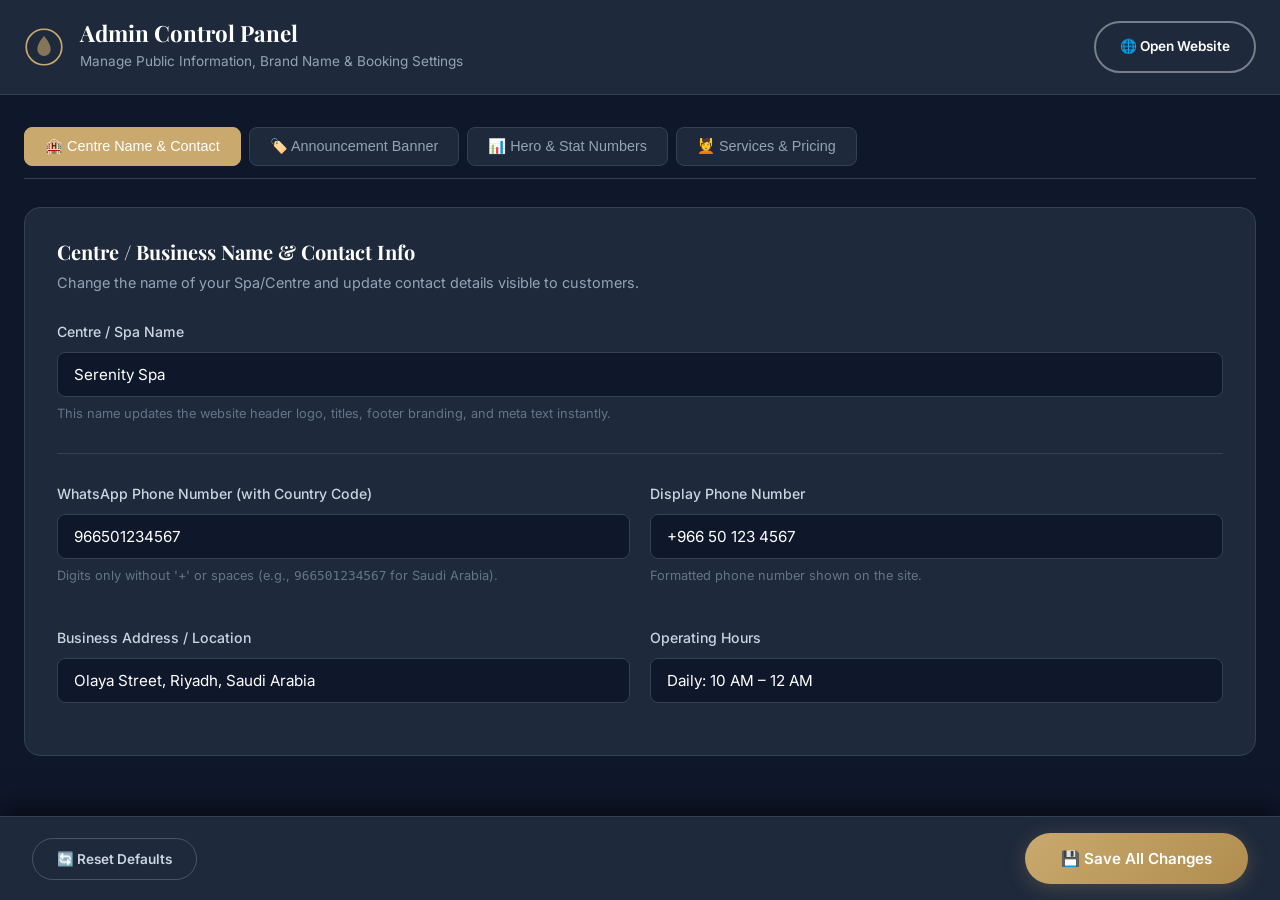
==== admin.html @ c0604b89 "first upload uploading first test for testing link" ====
<!DOCTYPE html>
<html lang="en">

<head>
  <meta charset="UTF-8">
  <meta name="viewport" content="width=device-width, initial-scale=1.0">
  <meta name="robots" content="noindex, nofollow">
  <title>Admin Dashboard — Centre Information Manager</title>

  <!-- Fonts -->
  <link rel="preconnect" href="https://fonts.googleapis.com">
  <link rel="preconnect" href="https://fonts.gstatic.com" crossorigin>
  <link
    href="https://fonts.googleapis.com/css2?family=Inter:wght@400;500;600;700&family=Playfair+Display:wght@500;600;700&display=swap"
    rel="stylesheet">

  <!-- Main Stylesheet & Admin Styles -->
  <link rel="stylesheet" href="styles.css">
</head>

<body class="admin-body">

  <!-- Admin Main Dashboard Wrapper -->
  <div class="admin-wrapper" id="admin-wrapper">
    
    <!-- Sidebar Header -->
    <header class="admin-header">
      <div class="container admin-header-content">
        <div class="admin-brand">
          <svg viewBox="0 0 36 36" fill="none" class="brand-icon">
            <circle cx="18" cy="18" r="16" stroke="currentColor" stroke-width="1.5" />
            <path d="M18 8C18 8 12 14 12 20C12 23.3 14.7 26 18 26C21.3 26 24 23.3 24 20C24 14 18 8 18 8Z"
              fill="currentColor" opacity="0.6" />
          </svg>
          <div>
            <h1>Admin Control Panel</h1>
            <span>Manage Public Information, Brand Name & Booking Settings</span>
          </div>
        </div>
        <div class="admin-header-actions">
          <a href="index.html" target="_blank" class="btn btn--secondary btn--small">🌐 Open Website</a>
        </div>
      </div>
    </header>

    <!-- Main Content Container -->
    <main class="container admin-main">
      
      <!-- Top Action Alert Bar -->
      <div class="admin-status-toast" id="admin-status-toast" style="display: none;">
        <span id="toast-message">Settings saved successfully!</span>
      </div>

      <!-- Navigation Tabs -->
      <nav class="admin-tabs">
        <button class="admin-tab active" data-tab="tab-brand">🏨 Centre Name & Contact</button>
        <button class="admin-tab" data-tab="tab-promo">🏷️ Announcement Banner</button>
        <button class="admin-tab" data-tab="tab-hero">📊 Hero & Stat Numbers</button>
        <button class="admin-tab" data-tab="tab-pricing">💆 Services & Pricing</button>
      </nav>

      <!-- TAB 1: BRAND NAME & CONTACT -->
      <section class="admin-tab-content active" id="tab-brand">
        <div class="admin-card">
          <div class="admin-card-header">
            <h3>Centre / Business Name & Contact Info</h3>
            <p>Change the name of your Spa/Centre and update contact details visible to customers.</p>
          </div>
          <div class="form-group">
            <label for="cfg-brand-name">Centre / Spa Name</label>
            <input type="text" id="cfg-brand-name" placeholder="e.g. Serenity Spa (or any name you choose)">
            <small>This name updates the website header logo, titles, footer branding, and meta text instantly.</small>
          </div>
          <hr class="admin-divider">
          <div class="admin-grid-2">
            <div class="form-group">
              <label for="cfg-whatsapp">WhatsApp Phone Number (with Country Code)</label>
              <input type="text" id="cfg-whatsapp" placeholder="e.g. 966501234567">
              <small>Digits only without '+' or spaces (e.g., <code>966501234567</code> for Saudi Arabia).</small>
            </div>
            <div class="form-group">
              <label for="cfg-phone-display">Display Phone Number</label>
              <input type="text" id="cfg-phone-display" placeholder="e.g. +966 50 123 4567">
              <small>Formatted phone number shown on the site.</small>
            </div>
            <div class="form-group">
              <label for="cfg-address">Business Address / Location</label>
              <input type="text" id="cfg-address" placeholder="e.g. Olaya Street, Riyadh, Saudi Arabia">
            </div>
            <div class="form-group">
              <label for="cfg-hours">Operating Hours</label>
              <input type="text" id="cfg-hours" placeholder="e.g. Daily: 10 AM – 12 AM">
            </div>
          </div>
        </div>
      </section>

      <!-- TAB 2: PROMO ANNOUNCEMENT BANNER -->
      <section class="admin-tab-content" id="tab-promo">
        <div class="admin-card">
          <div class="admin-card-header">
            <h3>Top Announcement & Special Offer Banner</h3>
            <p>Highlight special discounts, holiday offers, or announcements at the very top of the site.</p>
          </div>
          <div class="form-group flex-checkbox">
            <label class="toggle-switch">
              <input type="checkbox" id="cfg-promo-enable">
              <span class="slider"></span>
            </label>
            <span>Enable Announcement Banner on Website</span>
          </div>
          <div class="form-group">
            <label for="cfg-promo-text">Banner Announcement Text</label>
            <textarea id="cfg-promo-text" rows="3" placeholder="e.g. 🎉 Special Offer: Get 20% OFF on Swedish & Deep Tissue Massages this week! Book via WhatsApp."></textarea>
          </div>
        </div>
      </section>

      <!-- TAB 3: HERO & STAT NUMBERS -->
      <section class="admin-tab-content" id="tab-hero">
        <div class="admin-card">
          <div class="admin-card-header">
            <h3>Hero Headline & Animated Counter Stats</h3>
            <p>Customize hero titles and the four numerical achievements shown on the homepage.</p>
          </div>
          <div class="form-group">
            <label for="cfg-hero-title">Hero Main Title (HTML allowed for highlighted words)</label>
            <input type="text" id="cfg-hero-title" placeholder="Professional <span>Massage Services</span> in Riyadh">
          </div>
          <div class="form-group">
            <label for="cfg-hero-desc">Hero Description</label>
            <textarea id="cfg-hero-desc" rows="2"></textarea>
          </div>
          <hr class="admin-divider">
          <h4>Hero Animated Stat Numbers</h4>
          <div class="admin-grid-2">
            <div class="form-group">
              <label for="cfg-stat-clients">Happy Clients Target Count</label>
              <input type="number" id="cfg-stat-clients" placeholder="5000">
            </div>
            <div class="form-group">
              <label for="cfg-stat-years">Years Experience</label>
              <input type="number" id="cfg-stat-years" placeholder="10">
            </div>
            <div class="form-group">
              <label for="cfg-stat-therapists">Expert Therapists</label>
              <input type="number" id="cfg-stat-therapists" placeholder="15">
            </div>
            <div class="form-group">
              <label for="cfg-stat-services">Service Types Count</label>
              <input type="number" id="cfg-stat-services" placeholder="8">
            </div>
          </div>
        </div>
      </section>

      <!-- TAB 4: SERVICES & PRICING -->
      <section class="admin-tab-content" id="tab-pricing">
        <div class="admin-card">
          <div class="admin-card-header">
            <h3>Massage Services Pricing & Images</h3>
            <p>Adjust pricing numbers (in SAR) and service image paths/URLs.</p>
          </div>
          <div class="admin-grid-2">
            <div class="form-group">
              <label for="cfg-price-swedish">Swedish Massage Price (SAR)</label>
              <input type="text" id="cfg-price-swedish" placeholder="e.g. 250 SAR / 60 min">
            </div>
            <div class="form-group">
              <label for="cfg-img-swedish">Swedish Massage Image (Path / URL)</label>
              <input type="text" id="cfg-img-swedish" placeholder="e.g. images/swedish.png or https://...">
            </div>
            <div class="form-group">
              <label for="cfg-price-deeptissue">Deep Tissue Price (SAR)</label>
              <input type="text" id="cfg-price-deeptissue" placeholder="e.g. 300 SAR / 60 min">
            </div>
            <div class="form-group">
              <label for="cfg-img-deeptissue">Deep Tissue Image (Path / URL)</label>
              <input type="text" id="cfg-img-deeptissue" placeholder="e.g. images/deep-tissue.png or https://...">
            </div>
            <div class="form-group">
              <label for="cfg-price-thai">Thai Massage Price (SAR)</label>
              <input type="text" id="cfg-price-thai" placeholder="e.g. 280 SAR / 60 min">
            </div>
            <div class="form-group">
              <label for="cfg-img-thai">Thai Massage Image (Path / URL)</label>
              <input type="text" id="cfg-img-thai" placeholder="e.g. images/thai.png or https://...">
            </div>
            <div class="form-group">
              <label for="cfg-price-sports">Sports Massage Price (SAR)</label>
              <input type="text" id="cfg-price-sports" placeholder="e.g. 280 SAR / 60 min">
            </div>
            <div class="form-group">
              <label for="cfg-img-sports">Sports Massage Image (Path / URL)</label>
              <input type="text" id="cfg-img-sports" placeholder="e.g. images/sports.png or https://...">
            </div>
            <div class="form-group">
              <label for="cfg-price-couples">Couples Package Price (SAR)</label>
              <input type="text" id="cfg-price-couples" placeholder="e.g. 550 SAR / 90 min">
            </div>
            <div class="form-group">
              <label for="cfg-img-couples">Couples Package Image (Path / URL)</label>
              <input type="text" id="cfg-img-couples" placeholder="e.g. images/couples.png or https://...">
            </div>
          </div>
        </div>
      </section>

      <!-- Floating Bottom Sticky Actions Bar -->
      <div class="admin-save-bar">
        <div class="save-bar-info">
          <button id="admin-reset-btn" class="btn btn--outline btn--small">🔄 Reset Defaults</button>
        </div>
        <button id="admin-save-btn" class="btn btn--primary">💾 Save All Changes</button>
      </div>

    </main>
  </div>

  <script src="admin.js"></script>
</body>

</html>
---- styles.css ----
/* ===== CSS Variables & Design Tokens ===== */
:root {
  --color-white: #ffffff;
  --color-cream: #faf8f5;
  --color-beige: #f5efe6;
  --color-beige-dark: #e8ddd0;
  --color-gold: #c9a96e;
  --color-gold-light: #d4ba85;
  --color-gold-dark: #b08d4f;
  --color-green: #7a9e7e;
  --color-green-light: #a8c5ab;
  --color-green-dark: #5a7e5e;
  --color-dark: #2c2c2c;
  --color-dark-light: #3d3d3d;
  --color-gray: #6b6b6b;
  --color-gray-light: #9a9a9a;
  --color-gray-lighter: #d4d4d4;

  --font-heading: 'Playfair Display', Georgia, serif;
  --font-body: 'Inter', -apple-system, BlinkMacSystemFont, sans-serif;

  --shadow-sm: 0 2px 8px rgba(0,0,0,0.06);
  --shadow-md: 0 4px 20px rgba(0,0,0,0.08);
  --shadow-lg: 0 8px 40px rgba(0,0,0,0.12);
  --shadow-xl: 0 16px 60px rgba(0,0,0,0.15);
  --shadow-gold: 0 4px 20px rgba(201,169,110,0.25);

  --radius-sm: 8px;
  --radius-md: 16px;
  --radius-lg: 24px;
  --radius-xl: 32px;

  --transition-fast: 0.2s ease;
  --transition-normal: 0.3s ease;
  --transition-slow: 0.5s ease;
  --transition-spring: 0.4s cubic-bezier(0.34, 1.56, 0.64, 1);

  --max-width: 1280px;
  --section-padding: 100px 0;
}

/* ===== Reset & Base ===== */
*, *::before, *::after {
  margin: 0;
  padding: 0;
  box-sizing: border-box;
}

html {
  scroll-behavior: smooth;
  font-size: 16px;
  -webkit-font-smoothing: antialiased;
  -moz-osx-font-smoothing: grayscale;
}

body {
  font-family: var(--font-body);
  color: var(--color-dark);
  background-color: var(--color-white);
  line-height: 1.7;
  overflow-x: hidden;
}

img {
  max-width: 100%;
  height: auto;
  display: block;
}

a {
  text-decoration: none;
  color: inherit;
  transition: color var(--transition-fast);
}

ul { list-style: none; }

.container {
  width: 100%;
  max-width: var(--max-width);
  margin: 0 auto;
  padding: 0 24px;
}

/* ===== Typography ===== */
h1, h2, h3, h4, h5, h6 {
  font-family: var(--font-heading);
  font-weight: 700;
  line-height: 1.2;
  color: var(--color-dark);
}

h1 { font-size: clamp(2.5rem, 5vw, 4rem); }
h2 { font-size: clamp(2rem, 4vw, 3rem); }
h3 { font-size: clamp(1.25rem, 2.5vw, 1.5rem); }
h4 { font-size: clamp(1.1rem, 2vw, 1.25rem); }

p {
  color: var(--color-gray);
  font-size: 1rem;
  line-height: 1.8;
}

/* ===== Section Styles ===== */
.section {
  padding: var(--section-padding);
  position: relative;
}

.section--cream {
  background-color: var(--color-cream);
}

.section--beige {
  background-color: var(--color-beige);
}

.section--dark {
  background-color: var(--color-dark);
}

.section-header {
  text-align: center;
  max-width: 700px;
  margin: 0 auto 60px;
}

.section-label {
  display: inline-block;
  font-family: var(--font-body);
  font-size: 0.8rem;
  font-weight: 600;
  letter-spacing: 3px;
  text-transform: uppercase;
  color: var(--color-gold);
  margin-bottom: 16px;
  position: relative;
}

.section-label::before,
.section-label::after {
  content: '';
  display: inline-block;
  width: 30px;
  height: 1px;
  background: var(--color-gold);
  vertical-align: middle;
  margin: 0 12px;
}

.section-title {
  margin-bottom: 20px;
}

.section-subtitle {
  font-size: 1.05rem;
  color: var(--color-gray);
  max-width: 600px;
  margin: 0 auto;
}

/* ===== Buttons ===== */
.btn {
  display: inline-flex;
  align-items: center;
  gap: 10px;
  padding: 16px 36px;
  border-radius: 50px;
  font-family: var(--font-body);
  font-size: 0.95rem;
  font-weight: 600;
  cursor: pointer;
  border: none;
  transition: all var(--transition-normal);
  position: relative;
  overflow: hidden;
  white-space: nowrap;
}

.btn::before {
  content: '';
  position: absolute;
  top: 0;
  left: -100%;
  width: 100%;
  height: 100%;
  background: linear-gradient(90deg, transparent, rgba(255,255,255,0.2), transparent);
  transition: left var(--transition-slow);
}

.btn:hover::before {
  left: 100%;
}

.btn--primary {
  background: linear-gradient(135deg, var(--color-gold), var(--color-gold-dark));
  color: var(--color-white);
  box-shadow: var(--shadow-gold);
}

.btn--primary:hover {
  transform: translateY(-3px);
  box-shadow: 0 8px 30px rgba(201,169,110,0.4);
}

.btn--secondary {
  background: transparent;
  color: var(--color-white);
  border: 2px solid rgba(255,255,255,0.4);
}

.btn--secondary:hover {
  background: rgba(255,255,255,0.1);
  border-color: var(--color-white);
  transform: translateY(-3px);
}

.btn--outline {
  background: transparent;
  color: var(--color-gold);
  border: 2px solid var(--color-gold);
}

.btn--outline:hover {
  background: var(--color-gold);
  color: var(--color-white);
  transform: translateY(-3px);
  box-shadow: var(--shadow-gold);
}

.btn--whatsapp {
  background: #25D366;
  color: var(--color-white);
}

.btn--whatsapp:hover {
  background: #1da851;
  transform: translateY(-3px);
  box-shadow: 0 8px 30px rgba(37,211,102,0.35);
}

.btn--small {
  padding: 12px 24px;
  font-size: 0.85rem;
}

.btn svg {
  width: 20px;
  height: 20px;
  flex-shrink: 0;
}

/* ===== Navigation ===== */
.navbar {
  position: fixed;
  top: 0;
  left: 0;
  width: 100%;
  z-index: 1000;
  padding: 20px 0;
  transition: all var(--transition-normal);
}

.navbar.scrolled {
  background: rgba(255,255,255,0.97);
  backdrop-filter: blur(20px);
  -webkit-backdrop-filter: blur(20px);
  box-shadow: 0 2px 30px rgba(0,0,0,0.08);
  padding: 12px 0;
}

.navbar .container {
  display: flex;
  align-items: center;
  justify-content: space-between;
}

.navbar-logo {
  display: flex;
  align-items: center;
  gap: 10px;
  font-family: var(--font-heading);
  font-size: 1.5rem;
  font-weight: 700;
  color: var(--color-white);
  transition: color var(--transition-normal);
}

.navbar.scrolled .navbar-logo {
  color: var(--color-dark);
}

.navbar-logo svg {
  width: 36px;
  height: 36px;
}

.navbar-logo span {
  background: linear-gradient(135deg, var(--color-gold), var(--color-gold-light));
  -webkit-background-clip: text;
  -webkit-text-fill-color: transparent;
  background-clip: text;
}

.navbar-menu {
  display: flex;
  align-items: center;
  gap: 32px;
}

.navbar-link {
  font-size: 0.9rem;
  font-weight: 500;
  color: rgba(255,255,255,0.85);
  position: relative;
  padding: 4px 0;
  transition: color var(--transition-fast);
}

.navbar.scrolled .navbar-link {
  color: var(--color-gray);
}

.navbar-link::after {
  content: '';
  position: absolute;
  bottom: -2px;
  left: 0;
  width: 0;
  height: 2px;
  background: var(--color-gold);
  transition: width var(--transition-normal);
  border-radius: 2px;
}

.navbar-link:hover,
.navbar-link.active {
  color: var(--color-gold);
}

.navbar-link:hover::after,
.navbar-link.active::after {
  width: 100%;
}

.navbar-cta {
  display: none;
}

.navbar-toggle {
  display: none;
  flex-direction: column;
  gap: 5px;
  cursor: pointer;
  padding: 8px;
  background: none;
  border: none;
}

.navbar-toggle span {
  display: block;
  width: 24px;
  height: 2px;
  background: var(--color-white);
  transition: all var(--transition-normal);
  border-radius: 2px;
}

.navbar.scrolled .navbar-toggle span {
  background: var(--color-dark);
}

/* ===== Hero Section ===== */
.hero {
  position: relative;
  min-height: 100vh;
  display: flex;
  align-items: center;
  overflow: hidden;
}

.hero-bg {
  position: absolute;
  inset: 0;
  z-index: 0;
}

.hero-bg img {
  width: 100%;
  height: 100%;
  object-fit: cover;
}

.hero-overlay {
  position: absolute;
  inset: 0;
  background: linear-gradient(
    135deg,
    rgba(20,20,20,0.75) 0%,
    rgba(20,20,20,0.55) 40%,
    rgba(44,44,44,0.45) 100%
  );
  z-index: 1;
}

.hero-content {
  position: relative;
  z-index: 2;
  max-width: 720px;
  padding: 120px 0;
}

.hero-badge {
  display: inline-flex;
  align-items: center;
  gap: 8px;
  background: rgba(201,169,110,0.15);
  border: 1px solid rgba(201,169,110,0.3);
  padding: 8px 20px;
  border-radius: 50px;
  font-size: 0.8rem;
  font-weight: 600;
  letter-spacing: 1.5px;
  text-transform: uppercase;
  color: var(--color-gold-light);
  margin-bottom: 28px;
  backdrop-filter: blur(10px);
}

.hero-badge svg {
  width: 16px;
  height: 16px;
}

.hero-title {
  color: var(--color-white);
  margin-bottom: 24px;
  font-size: clamp(2.8rem, 6vw, 4.2rem);
  line-height: 1.1;
}

.hero-title span {
  background: linear-gradient(135deg, var(--color-gold), var(--color-gold-light));
  -webkit-background-clip: text;
  -webkit-text-fill-color: transparent;
  background-clip: text;
}

.hero-description {
  font-size: 1.15rem;
  color: rgba(255,255,255,0.8);
  margin-bottom: 40px;
  max-width: 560px;
  line-height: 1.8;
}

.hero-buttons {
  display: flex;
  flex-wrap: wrap;
  gap: 16px;
  margin-bottom: 48px;
}

.hero-stats {
  display: flex;
  gap: 40px;
  padding-top: 32px;
  border-top: 1px solid rgba(255,255,255,0.1);
}

.hero-stat {
  text-align: center;
}

.hero-stat-number {
  font-family: var(--font-heading);
  font-size: 2.2rem;
  font-weight: 700;
  color: var(--color-gold);
  line-height: 1;
  margin-bottom: 4px;
}

.hero-stat-label {
  font-size: 0.8rem;
  color: rgba(255,255,255,0.6);
  text-transform: uppercase;
  letter-spacing: 1px;
}

/* ===== About Section ===== */
.about-grid {
  display: grid;
  grid-template-columns: 1fr 1fr;
  gap: 60px;
  align-items: center;
}

.about-image-wrapper {
  position: relative;
}

.about-image {
  border-radius: var(--radius-lg);
  overflow: hidden;
  box-shadow: var(--shadow-lg);
}

.about-image img {
  width: 100%;
  height: 500px;
  object-fit: cover;
  transition: transform var(--transition-slow);
}

.about-image:hover img {
  transform: scale(1.03);
}

.about-experience-badge {
  position: absolute;
  bottom: -20px;
  right: -20px;
  background: linear-gradient(135deg, var(--color-gold), var(--color-gold-dark));
  color: var(--color-white);
  padding: 24px;
  border-radius: var(--radius-md);
  text-align: center;
  box-shadow: var(--shadow-lg);
}

.about-experience-badge .number {
  font-family: var(--font-heading);
  font-size: 2.5rem;
  font-weight: 700;
  display: block;
  line-height: 1;
}

.about-experience-badge .text {
  font-size: 0.8rem;
  font-weight: 600;
  text-transform: uppercase;
  letter-spacing: 1px;
  margin-top: 4px;
}

.about-content .section-label {
  text-align: left;
}

.about-content .section-label::before {
  display: none;
}

.about-content h2 {
  margin-bottom: 20px;
}

.about-text {
  margin-bottom: 32px;
}

.about-features {
  display: grid;
  grid-template-columns: 1fr 1fr;
  gap: 16px;
  margin-bottom: 32px;
}

.about-feature {
  display: flex;
  align-items: center;
  gap: 12px;
  padding: 12px 16px;
  background: var(--color-white);
  border-radius: var(--radius-sm);
  box-shadow: var(--shadow-sm);
  transition: all var(--transition-normal);
}

.about-feature:hover {
  transform: translateY(-2px);
  box-shadow: var(--shadow-md);
}

.about-feature-icon {
  width: 40px;
  height: 40px;
  display: flex;
  align-items: center;
  justify-content: center;
  background: linear-gradient(135deg, rgba(201,169,110,0.1), rgba(201,169,110,0.05));
  border-radius: 10px;
  flex-shrink: 0;
}

.about-feature-icon svg {
  width: 20px;
  height: 20px;
  color: var(--color-gold);
}

.about-feature span {
  font-size: 0.9rem;
  font-weight: 500;
  color: var(--color-dark);
}

/* ===== Services Section ===== */
.services-grid {
  display: grid;
  grid-template-columns: repeat(auto-fill, minmax(280px, 1fr));
  gap: 30px;
}

.service-card {
  background: var(--color-white);
  border-radius: var(--radius-md);
  overflow: hidden;
  box-shadow: var(--shadow-sm);
  transition: all var(--transition-normal);
  border: 1px solid rgba(0,0,0,0.04);
}

.service-card:hover {
  transform: translateY(-8px);
  box-shadow: var(--shadow-lg);
}

.service-card-image {
  position: relative;
  height: 200px;
  overflow: hidden;
}

.service-card-image img {
  width: 100%;
  height: 100%;
  object-fit: cover;
  transition: transform var(--transition-slow);
}

.service-card:hover .service-card-image img {
  transform: scale(1.08);
}

.service-card-badge {
  position: absolute;
  top: 12px;
  right: 12px;
  background: rgba(201,169,110,0.9);
  backdrop-filter: blur(8px);
  color: var(--color-white);
  padding: 4px 14px;
  border-radius: 50px;
  font-size: 0.75rem;
  font-weight: 600;
}

.service-card-body {
  padding: 24px;
}

.service-card-title {
  font-family: var(--font-heading);
  font-size: 1.2rem;
  margin-bottom: 10px;
  color: var(--color-dark);
}

.service-card-desc {
  font-size: 0.9rem;
  color: var(--color-gray);
  margin-bottom: 16px;
  line-height: 1.6;
}

.service-card-meta {
  display: flex;
  justify-content: space-between;
  align-items: center;
  padding-top: 16px;
  border-top: 1px solid var(--color-beige);
  margin-bottom: 16px;
}

.service-card-duration,
.service-card-price {
  display: flex;
  align-items: center;
  gap: 6px;
  font-size: 0.85rem;
  color: var(--color-gray);
}

.service-card-duration svg,
.service-card-price svg {
  width: 16px;
  height: 16px;
  color: var(--color-gold);
}

.service-card-price {
  font-weight: 600;
  color: var(--color-gold-dark);
}

.service-card .btn {
  width: 100%;
  justify-content: center;
}

/* ===== Pricing Section ===== */
.pricing-grid {
  display: grid;
  grid-template-columns: repeat(3, 1fr);
  gap: 30px;
  max-width: 1000px;
  margin: 0 auto;
}

.pricing-card {
  background: var(--color-white);
  border-radius: var(--radius-lg);
  padding: 40px 32px;
  text-align: center;
  box-shadow: var(--shadow-sm);
  border: 1px solid rgba(0,0,0,0.04);
  transition: all var(--transition-normal);
  position: relative;
}

.pricing-card:hover {
  transform: translateY(-8px);
  box-shadow: var(--shadow-lg);
}

.pricing-card--featured {
  background: linear-gradient(135deg, var(--color-dark), var(--color-dark-light));
  border: 2px solid var(--color-gold);
  transform: scale(1.05);
}

.pricing-card--featured:hover {
  transform: scale(1.05) translateY(-8px);
}

.pricing-popular-badge {
  position: absolute;
  top: -14px;
  left: 50%;
  transform: translateX(-50%);
  background: linear-gradient(135deg, var(--color-gold), var(--color-gold-dark));
  color: var(--color-white);
  padding: 6px 24px;
  border-radius: 50px;
  font-size: 0.75rem;
  font-weight: 700;
  letter-spacing: 1px;
  text-transform: uppercase;
  white-space: nowrap;
}

.pricing-duration {
  font-family: var(--font-heading);
  font-size: 1.3rem;
  color: var(--color-dark);
  margin-bottom: 8px;
}

.pricing-card--featured .pricing-duration {
  color: var(--color-white);
}

.pricing-price {
  font-family: var(--font-heading);
  font-size: 3rem;
  font-weight: 700;
  color: var(--color-gold);
  line-height: 1;
  margin-bottom: 8px;
}

.pricing-price .currency {
  font-size: 1.2rem;
  vertical-align: super;
}

.pricing-period {
  font-size: 0.85rem;
  color: var(--color-gray-light);
  margin-bottom: 28px;
}

.pricing-card--featured .pricing-period {
  color: rgba(255,255,255,0.5);
}

.pricing-features {
  text-align: left;
  margin-bottom: 32px;
}

.pricing-feature {
  display: flex;
  align-items: center;
  gap: 12px;
  padding: 10px 0;
  border-bottom: 1px solid rgba(0,0,0,0.05);
  font-size: 0.9rem;
  color: var(--color-gray);
}

.pricing-card--featured .pricing-feature {
  color: rgba(255,255,255,0.7);
  border-bottom-color: rgba(255,255,255,0.08);
}

.pricing-feature svg {
  width: 18px;
  height: 18px;
  color: var(--color-green);
  flex-shrink: 0;
}

.pricing-card .btn {
  width: 100%;
  justify-content: center;
}

/* ===== Why Choose Us ===== */
.features-grid {
  display: grid;
  grid-template-columns: repeat(4, 1fr);
  gap: 24px;
}

.feature-card {
  background: var(--color-white);
  border-radius: var(--radius-md);
  padding: 32px 24px;
  text-align: center;
  box-shadow: var(--shadow-sm);
  border: 1px solid rgba(0,0,0,0.04);
  transition: all var(--transition-normal);
}

.feature-card:hover {
  transform: translateY(-6px);
  box-shadow: var(--shadow-md);
  border-color: rgba(201,169,110,0.2);
}

.feature-icon {
  width: 64px;
  height: 64px;
  display: flex;
  align-items: center;
  justify-content: center;
  margin: 0 auto 20px;
  background: linear-gradient(135deg, rgba(201,169,110,0.12), rgba(201,169,110,0.04));
  border-radius: 16px;
  transition: all var(--transition-normal);
}

.feature-card:hover .feature-icon {
  background: linear-gradient(135deg, var(--color-gold), var(--color-gold-dark));
}

.feature-icon svg {
  width: 28px;
  height: 28px;
  color: var(--color-gold);
  transition: color var(--transition-normal);
}

.feature-card:hover .feature-icon svg {
  color: var(--color-white);
}

.feature-card h4 {
  margin-bottom: 10px;
  font-size: 1.05rem;
}

.feature-card p {
  font-size: 0.88rem;
  color: var(--color-gray);
  line-height: 1.6;
}

/* ===== Testimonials ===== */
.testimonials-grid {
  display: grid;
  grid-template-columns: repeat(3, 1fr);
  gap: 30px;
}

.testimonial-card {
  background: var(--color-white);
  border-radius: var(--radius-md);
  padding: 32px;
  box-shadow: var(--shadow-sm);
  border: 1px solid rgba(0,0,0,0.04);
  transition: all var(--transition-normal);
  position: relative;
}

.testimonial-card:hover {
  transform: translateY(-4px);
  box-shadow: var(--shadow-md);
}

.testimonial-quote {
  position: absolute;
  top: 20px;
  right: 24px;
  font-family: var(--font-heading);
  font-size: 4rem;
  color: rgba(201,169,110,0.15);
  line-height: 1;
}

.testimonial-stars {
  display: flex;
  gap: 4px;
  margin-bottom: 16px;
}

.testimonial-stars svg {
  width: 18px;
  height: 18px;
  color: #f5a623;
  fill: #f5a623;
}

.testimonial-text {
  font-size: 0.95rem;
  color: var(--color-gray);
  line-height: 1.7;
  margin-bottom: 24px;
  font-style: italic;
}

.testimonial-author {
  display: flex;
  align-items: center;
  gap: 14px;
}

.testimonial-avatar {
  width: 48px;
  height: 48px;
  border-radius: 50%;
  overflow: hidden;
  background: linear-gradient(135deg, var(--color-gold), var(--color-gold-light));
  display: flex;
  align-items: center;
  justify-content: center;
  font-family: var(--font-heading);
  font-size: 1.2rem;
  font-weight: 700;
  color: var(--color-white);
  flex-shrink: 0;
}

.testimonial-name {
  font-weight: 600;
  font-size: 0.95rem;
  color: var(--color-dark);
}

.testimonial-role {
  font-size: 0.8rem;
  color: var(--color-gray-light);
}

.testimonials-cta {
  text-align: center;
  margin-top: 48px;
}

/* ===== FAQ Section ===== */
.faq-container {
  max-width: 800px;
  margin: 0 auto;
}

.faq-item {
  background: var(--color-white);
  border-radius: var(--radius-md);
  margin-bottom: 12px;
  box-shadow: var(--shadow-sm);
  border: 1px solid rgba(0,0,0,0.04);
  overflow: hidden;
  transition: all var(--transition-normal);
}

.faq-item:hover {
  box-shadow: var(--shadow-md);
}

.faq-item.active {
  border-color: rgba(201,169,110,0.3);
}

.faq-question {
  display: flex;
  align-items: center;
  justify-content: space-between;
  gap: 16px;
  padding: 20px 24px;
  cursor: pointer;
  font-weight: 600;
  font-size: 1rem;
  color: var(--color-dark);
  background: none;
  border: none;
  width: 100%;
  text-align: left;
  font-family: var(--font-body);
  transition: color var(--transition-fast);
}

.faq-question:hover {
  color: var(--color-gold);
}

.faq-icon {
  width: 32px;
  height: 32px;
  display: flex;
  align-items: center;
  justify-content: center;
  background: var(--color-cream);
  border-radius: 50%;
  flex-shrink: 0;
  transition: all var(--transition-normal);
}

.faq-item.active .faq-icon {
  background: var(--color-gold);
  transform: rotate(180deg);
}

.faq-icon svg {
  width: 16px;
  height: 16px;
  color: var(--color-gold);
  transition: color var(--transition-normal);
}

.faq-item.active .faq-icon svg {
  color: var(--color-white);
}

.faq-answer {
  max-height: 0;
  overflow: hidden;
  transition: max-height var(--transition-normal);
}

.faq-answer-content {
  padding: 0 24px 20px;
  color: var(--color-gray);
  font-size: 0.95rem;
  line-height: 1.7;
}

/* ===== Contact Section ===== */
.contact-grid {
  display: grid;
  grid-template-columns: 1fr 1fr;
  gap: 40px;
}

.contact-info {
  display: flex;
  flex-direction: column;
  gap: 24px;
}

.contact-info-header h2 {
  margin-bottom: 12px;
}

.contact-info-header p {
  margin-bottom: 32px;
}

.contact-item {
  display: flex;
  align-items: flex-start;
  gap: 16px;
  padding: 20px;
  background: var(--color-white);
  border-radius: var(--radius-md);
  box-shadow: var(--shadow-sm);
  transition: all var(--transition-normal);
}

.contact-item:hover {
  transform: translateY(-2px);
  box-shadow: var(--shadow-md);
}

.contact-icon {
  width: 50px;
  height: 50px;
  display: flex;
  align-items: center;
  justify-content: center;
  background: linear-gradient(135deg, rgba(201,169,110,0.12), rgba(201,169,110,0.04));
  border-radius: 12px;
  flex-shrink: 0;
}

.contact-icon svg {
  width: 22px;
  height: 22px;
  color: var(--color-gold);
}

.contact-item-label {
  font-size: 0.8rem;
  color: var(--color-gray-light);
  text-transform: uppercase;
  letter-spacing: 1px;
  margin-bottom: 4px;
}

.contact-item-value {
  font-weight: 600;
  color: var(--color-dark);
  font-size: 1rem;
}

.contact-item-value a {
  color: var(--color-dark);
  transition: color var(--transition-fast);
}

.contact-item-value a:hover {
  color: var(--color-gold);
}

.contact-map {
  border-radius: var(--radius-lg);
  overflow: hidden;
  box-shadow: var(--shadow-md);
  height: 100%;
  min-height: 400px;
}

.contact-map iframe {
  width: 100%;
  height: 100%;
  border: none;
}

/* ===== Footer ===== */
.footer {
  background: var(--color-dark);
  color: rgba(255,255,255,0.7);
  padding: 80px 0 0;
}

.footer-grid {
  display: grid;
  grid-template-columns: 2fr 1fr 1fr 1.5fr;
  gap: 40px;
  padding-bottom: 60px;
  border-bottom: 1px solid rgba(255,255,255,0.08);
}

.footer-brand p {
  color: rgba(255,255,255,0.5);
  margin-top: 16px;
  font-size: 0.9rem;
  line-height: 1.7;
}

.footer-social {
  display: flex;
  gap: 12px;
  margin-top: 24px;
}

.footer-social a {
  width: 40px;
  height: 40px;
  display: flex;
  align-items: center;
  justify-content: center;
  background: rgba(255,255,255,0.08);
  border-radius: 10px;
  transition: all var(--transition-normal);
}

.footer-social a:hover {
  background: var(--color-gold);
  transform: translateY(-3px);
}

.footer-social svg {
  width: 18px;
  height: 18px;
  color: rgba(255,255,255,0.7);
}

.footer h4 {
  color: var(--color-white);
  font-family: var(--font-body);
  font-size: 0.9rem;
  font-weight: 700;
  text-transform: uppercase;
  letter-spacing: 1.5px;
  margin-bottom: 24px;
}

.footer-links li {
  margin-bottom: 12px;
}

.footer-links a {
  font-size: 0.9rem;
  color: rgba(255,255,255,0.5);
  transition: all var(--transition-fast);
}

.footer-links a:hover {
  color: var(--color-gold);
  padding-left: 4px;
}

.footer-contact-item {
  display: flex;
  align-items: flex-start;
  gap: 12px;
  margin-bottom: 16px;
  font-size: 0.9rem;
}

.footer-contact-item svg {
  width: 18px;
  height: 18px;
  color: var(--color-gold);
  margin-top: 3px;
  flex-shrink: 0;
}

.footer-bottom {
  padding: 24px 0;
  display: flex;
  justify-content: space-between;
  align-items: center;
  font-size: 0.85rem;
  color: rgba(255,255,255,0.35);
}

.footer-bottom-links {
  display: flex;
  gap: 24px;
}

.footer-bottom-links a {
  color: rgba(255,255,255,0.35);
  transition: color var(--transition-fast);
}

.footer-bottom-links a:hover {
  color: var(--color-gold);
}

/* ===== Floating WhatsApp Button ===== */
.whatsapp-float {
  position: fixed;
  bottom: 28px;
  right: 28px;
  z-index: 999;
}

.whatsapp-float a {
  display: flex;
  align-items: center;
  justify-content: center;
  width: 60px;
  height: 60px;
  background: #25D366;
  border-radius: 50%;
  box-shadow: 0 4px 20px rgba(37,211,102,0.4);
  transition: all var(--transition-normal);
  position: relative;
}

.whatsapp-float a:hover {
  transform: scale(1.1);
  box-shadow: 0 6px 30px rgba(37,211,102,0.5);
}

.whatsapp-float svg {
  width: 30px;
  height: 30px;
  color: white;
}

.whatsapp-float a::before {
  content: '';
  position: absolute;
  inset: -6px;
  border-radius: 50%;
  border: 2px solid rgba(37,211,102,0.3);
  animation: whatsapp-pulse 2s infinite;
}

@keyframes whatsapp-pulse {
  0% { transform: scale(1); opacity: 1; }
  100% { transform: scale(1.4); opacity: 0; }
}

.whatsapp-tooltip {
  position: absolute;
  right: 70px;
  top: 50%;
  transform: translateY(-50%);
  background: var(--color-white);
  color: var(--color-dark);
  padding: 10px 18px;
  border-radius: 10px;
  box-shadow: var(--shadow-md);
  font-size: 0.85rem;
  font-weight: 500;
  white-space: nowrap;
  opacity: 0;
  pointer-events: none;
  transition: all var(--transition-normal);
}

.whatsapp-float a:hover + .whatsapp-tooltip,
.whatsapp-tooltip:hover {
  opacity: 1;
  pointer-events: auto;
}

.whatsapp-tooltip::after {
  content: '';
  position: absolute;
  right: -6px;
  top: 50%;
  transform: translateY(-50%);
  border: 6px solid transparent;
  border-left-color: var(--color-white);
}

/* ===== Scroll Animations ===== */
.reveal {
  opacity: 0;
  transform: translateY(30px);
  transition: all 0.7s cubic-bezier(0.5, 0, 0, 1);
}

.reveal.revealed {
  opacity: 1;
  transform: translateY(0);
}

.reveal-left {
  opacity: 0;
  transform: translateX(-40px);
  transition: all 0.7s cubic-bezier(0.5, 0, 0, 1);
}

.reveal-left.revealed {
  opacity: 1;
  transform: translateX(0);
}

.reveal-right {
  opacity: 0;
  transform: translateX(40px);
  transition: all 0.7s cubic-bezier(0.5, 0, 0, 1);
}

.reveal-right.revealed {
  opacity: 1;
  transform: translateX(0);
}

.reveal-scale {
  opacity: 0;
  transform: scale(0.9);
  transition: all 0.7s cubic-bezier(0.5, 0, 0, 1);
}

.reveal-scale.revealed {
  opacity: 1;
  transform: scale(1);
}

/* ===== Responsive Styles ===== */
@media (max-width: 1200px) {
  .features-grid {
    grid-template-columns: repeat(2, 1fr);
  }
}

@media (max-width: 1024px) {
  :root {
    --section-padding: 80px 0;
  }

  .navbar-menu {
    position: fixed;
    top: 0;
    right: -100%;
    width: 300px;
    height: 100vh;
    background: var(--color-white);
    flex-direction: column;
    justify-content: center;
    gap: 24px;
    padding: 40px;
    box-shadow: var(--shadow-xl);
    transition: right var(--transition-normal);
    z-index: 1001;
  }

  .navbar-menu.open {
    right: 0;
  }

  .navbar-link {
    color: var(--color-gray) !important;
    font-size: 1.1rem;
  }

  .navbar-cta {
    display: inline-flex;
    margin-top: 16px;
  }

  .navbar-toggle {
    display: flex;
    z-index: 1002;
  }

  .navbar-overlay {
    display: none;
    position: fixed;
    inset: 0;
    background: rgba(0,0,0,0.5);
    z-index: 1000;
  }

  .navbar-overlay.show {
    display: block;
  }

  .pricing-grid {
    grid-template-columns: 1fr;
    max-width: 400px;
  }

  .pricing-card--featured {
    transform: none;
  }

  .pricing-card--featured:hover {
    transform: translateY(-8px);
  }

  .testimonials-grid {
    grid-template-columns: 1fr;
    max-width: 500px;
    margin: 0 auto;
  }
}

@media (max-width: 768px) {
  :root {
    --section-padding: 60px 0;
  }

  .about-grid {
    grid-template-columns: 1fr;
    gap: 40px;
  }

  .about-experience-badge {
    bottom: -16px;
    right: 16px;
  }

  .about-features {
    grid-template-columns: 1fr;
  }

  .services-grid {
    grid-template-columns: 1fr;
    max-width: 400px;
    margin: 0 auto;
  }

  .features-grid {
    grid-template-columns: 1fr;
    max-width: 400px;
    margin: 0 auto;
  }

  .contact-grid {
    grid-template-columns: 1fr;
  }

  .footer-grid {
    grid-template-columns: 1fr;
    gap: 32px;
  }

  .footer-bottom {
    flex-direction: column;
    gap: 12px;
    text-align: center;
  }

  .hero-stats {
    gap: 24px;
  }

  .hero-stat-number {
    font-size: 1.8rem;
  }

  .section-label::before,
  .section-label::after {
    width: 20px;
    margin: 0 8px;
  }
}

@media (max-width: 480px) {
  .container {
    padding: 0 16px;
  }

  .hero-content {
    padding: 100px 0 80px;
  }

  .hero-buttons {
    flex-direction: column;
  }

  .hero-buttons .btn {
    width: 100%;
    justify-content: center;
  }

  .hero-stats {
    flex-direction: column;
    gap: 16px;
    align-items: flex-start;
  }

  .hero-stat {
    text-align: left;
    display: flex;
    align-items: baseline;
    gap: 8px;
  }

  .btn {
    padding: 14px 28px;
  }

  .whatsapp-float {
    bottom: 20px;
    right: 20px;
  }

  .whatsapp-float a {
    width: 54px;
    height: 54px;
  }

  .whatsapp-tooltip {
    display: none;
  }
}

/* ===== Loading Animation ===== */
.page-loader {
  position: fixed;
  inset: 0;
  background: var(--color-white);
  display: flex;
  align-items: center;
  justify-content: center;
  z-index: 9999;
  transition: opacity 0.5s ease, visibility 0.5s ease;
}

.page-loader.loaded {
  opacity: 0;
  visibility: hidden;
}

.loader-spinner {
  width: 48px;
  height: 48px;
  border: 3px solid var(--color-beige);
  border-top-color: var(--color-gold);
  border-radius: 50%;
  animation: spin 0.8s linear infinite;
}

@keyframes spin {
  to { transform: rotate(360deg); }
}

/* ===== Back to Top ===== */
.back-to-top {
  position: fixed;
  bottom: 28px;
  left: 28px;
  width: 44px;
  height: 44px;
  display: flex;
  align-items: center;
  justify-content: center;
  background: var(--color-white);
  border: 1px solid var(--color-beige-dark);
  border-radius: 50%;
  box-shadow: var(--shadow-md);
  cursor: pointer;
  opacity: 0;
  visibility: hidden;
  transition: all var(--transition-normal);
  z-index: 998;
}

.back-to-top.visible {
  opacity: 1;
  visibility: visible;
}

.back-to-top:hover {
  background: var(--color-gold);
  border-color: var(--color-gold);
  transform: translateY(-3px);
}

.back-to-top svg {
  width: 20px;
  height: 20px;
  color: var(--color-gray);
  transition: color var(--transition-fast);
}

.back-to-top:hover svg {
  color: var(--color-white);
}

/* ===== Utility Classes ===== */
.text-center { text-align: center; }
.text-gold { color: var(--color-gold); }
.text-white { color: var(--color-white); }
.mb-0 { margin-bottom: 0; }
.mt-4 { margin-top: 32px; }

/* ===== Side Floating Promo Banner Widget ===== */
.side-promo-banner {
  position: fixed;
  bottom: 100px;
  right: 28px;
  width: 320px;
  max-width: calc(100vw - 40px);
  background: linear-gradient(135deg, #1e293b, #0f172a);
  border: 1px solid rgba(201, 169, 110, 0.4);
  border-radius: 16px;
  padding: 20px 24px 20px 20px;
  box-shadow: 0 20px 40px rgba(0, 0, 0, 0.4);
  z-index: 997;
  color: #ffffff;
  animation: slideInRight 0.5s cubic-bezier(0.16, 1, 0.3, 1);
  transition: all 0.3s ease;
}

@keyframes slideInRight {
  from {
    opacity: 0;
    transform: translateX(50px);
  }
  to {
    opacity: 1;
    transform: translateX(0);
  }
}

.side-promo-close {
  position: absolute;
  top: 10px;
  right: 14px;
  background: none;
  border: none;
  color: #94a3b8;
  font-size: 1.5rem;
  cursor: pointer;
  line-height: 1;
  transition: color 0.2s;
}

.side-promo-close:hover {
  color: #ffffff;
}

.side-promo-badge {
  display: inline-block;
  font-size: 0.75rem;
  font-weight: 700;
  text-transform: uppercase;
  letter-spacing: 1px;
  color: var(--color-gold);
  margin-bottom: 8px;
}

.side-promo-banner p {
  font-size: 0.9rem;
  line-height: 1.5;
  color: #f1f5f9;
  margin-bottom: 14px;
}

.side-promo-cta {
  width: 100%;
  justify-content: center;
  font-size: 0.85rem;
  padding: 10px 16px;
}

@media (max-width: 768px) {
  .side-promo-banner {
    bottom: 90px;
    right: 16px;
    left: 16px;
    width: auto;
  }
}

/* ===== Admin Panel Dashboard Styles ===== */
.admin-body {
  background: #0f172a;
  color: #f8fafc;
  font-family: var(--font-body);
  min-height: 100vh;
  margin: 0;
}

.admin-auth-overlay {
  position: fixed;
  inset: 0;
  background: rgba(15, 23, 42, 0.95);
  backdrop-filter: blur(10px);
  display: flex;
  align-items: center;
  justify-content: center;
  z-index: 10000;
  padding: 20px;
}

.admin-auth-card {
  background: #1e293b;
  border: 1px solid #334155;
  border-radius: 16px;
  padding: 40px;
  width: 100%;
  max-width: 440px;
  box-shadow: 0 25px 50px -12px rgba(0, 0, 0, 0.5);
  text-align: center;
}

.admin-auth-logo svg {
  width: 56px;
  height: 56px;
  color: var(--color-gold);
  margin-bottom: 16px;
}

.admin-auth-logo h2 {
  color: #fff;
  font-family: var(--font-heading);
  font-size: 1.6rem;
  margin-bottom: 6px;
}

.admin-auth-logo p {
  color: #94a3b8;
  font-size: 0.9rem;
  margin-bottom: 28px;
}

.admin-auth-card .form-group {
  text-align: left;
  margin-bottom: 20px;
}

.admin-auth-card label {
  display: block;
  font-size: 0.85rem;
  color: #cbd5e1;
  margin-bottom: 6px;
  font-weight: 500;
}

.admin-auth-card input[type="password"],
.admin-auth-card input[type="text"],
.admin-card input,
.admin-card textarea {
  width: 100%;
  padding: 12px 16px;
  background: #0f172a;
  border: 1px solid #334155;
  border-radius: 8px;
  color: #fff;
  font-size: 0.95rem;
  font-family: inherit;
  transition: border-color 0.2s, box-shadow 0.2s;
}

.admin-auth-card input:focus,
.admin-card input:focus,
.admin-card textarea:focus {
  outline: none;
  border-color: var(--color-gold);
  box-shadow: 0 0 0 3px rgba(201, 169, 110, 0.2);
}

.auth-error {
  color: #f87171;
  font-size: 0.85rem;
  margin-top: 6px;
}

.auth-footer-note {
  margin-top: 24px;
  font-size: 0.85rem;
}

.auth-footer-note a {
  color: #94a3b8;
  text-decoration: none;
}

.auth-footer-note a:hover {
  color: var(--color-gold);
}

/* Admin Dashboard Main Layout */
.admin-wrapper {
  min-height: 100vh;
  padding-bottom: 100px;
}

.admin-header {
  background: #1e293b;
  border-bottom: 1px solid #334155;
  padding: 20px 0;
  margin-bottom: 32px;
}

.admin-header-content {
  display: flex;
  align-items: center;
  justify-content: space-between;
  gap: 20px;

}

.admin-brand {
  display: flex;
  align-items: center;
  gap: 16px;
}

.brand-icon {
  width: 40px;
  height: 40px;
  color: var(--color-gold);
}

.admin-brand h1 {
  font-size: 1.4rem;
  font-family: var(--font-heading);
  color: #fff;
  margin: 0;
}

.admin-brand span {
  font-size: 0.85rem;
  color: #94a3b8;
}

.admin-header-actions {
  display: flex;
  gap: 12px;
}

/* Status Toast */
.admin-status-toast {
  background: #10b981;
  color: #fff;
  padding: 12px 20px;
  border-radius: 8px;
  margin-bottom: 24px;
  font-weight: 500;
  box-shadow: 0 10px 15px -3px rgba(0,0,0,0.3);
}

/* Tabs */
.admin-tabs {
  display: flex;
  flex-wrap: wrap;
  gap: 8px;
  margin-bottom: 28px;
  border-bottom: 1px solid #334155;
  padding-bottom: 12px;
}

.admin-tab {
  background: #1e293b;
  border: 1px solid #334155;
  color: #94a3b8;
  padding: 10px 20px;
  border-radius: 8px;
  cursor: pointer;
  font-size: 0.9rem;
  font-weight: 500;
  transition: all 0.2s;
}

.admin-tab:hover {
  color: #fff;
  border-color: #475569;
}

.admin-tab.active {
  background: var(--color-gold);
  color: #fff;
  border-color: var(--color-gold);
}

.admin-tab-content {
  display: none;
}

.admin-tab-content.active {
  display: block;
}

/* Cards */
.admin-card {
  background: #1e293b;
  border: 1px solid #334155;
  border-radius: 16px;
  padding: 32px;
  margin-bottom: 24px;
}

.admin-card-header h3 {
  color: #fff;
  font-size: 1.25rem;
  margin-bottom: 6px;
}

.admin-card-header p {
  color: #94a3b8;
  font-size: 0.9rem;
  margin-bottom: 24px;
}

.admin-grid-2 {
  display: grid;
  grid-template-columns: 1fr 1fr;
  gap: 20px;
}

@media (max-width: 768px) {
  .admin-grid-2 {
    grid-template-columns: 1fr;
  }
}

.admin-card .form-group {
  margin-bottom: 20px;
}

.admin-card label {
  display: block;
  font-size: 0.88rem;
  color: #cbd5e1;
  margin-bottom: 8px;
  font-weight: 500;
}

.admin-card small {
  display: block;
  margin-top: 6px;
  color: #64748b;
  font-size: 0.8rem;
}

.admin-divider {
  border: none;
  border-top: 1px solid #334155;
  margin: 28px 0;
}

/* Toggle Switch */
.flex-checkbox {
  display: flex;
  align-items: center;
  gap: 16px;
}

.toggle-switch {
  position: relative;
  display: inline-block;
  width: 52px;
  height: 28px;
}

.toggle-switch input {
  opacity: 0;
  width: 0;
  height: 0;
}

.slider {
  position: absolute;
  cursor: pointer;
  top: 0; left: 0; right: 0; bottom: 0;
  background-color: #334155;
  transition: .3s;
  border-radius: 28px;
}

.slider:before {
  position: absolute;
  content: "";
  height: 20px;
  width: 20px;
  left: 4px;
  bottom: 4px;
  background-color: white;
  transition: .3s;
  border-radius: 50%;
}

input:checked + .slider {
  background-color: var(--color-gold);
}

input:checked + .slider:before {
  transform: translateX(24px);
}

/* Sticky Save Bar */
.admin-save-bar {
  position: fixed;
  bottom: 0;
  left: 0;
  right: 0;
  background: #1e293b;
  border-top: 1px solid #334155;
  padding: 16px 32px;
  display: flex;
  align-items: center;
  justify-content: space-between;
  z-index: 999;
  box-shadow: 0 -10px 25px rgba(0,0,0,0.5);
}

.save-bar-info {
  font-size: 0.9rem;
  color: #94a3b8;
}

.btn--danger {
  background: #ef4444;
  color: #fff;
  border: none;
}

.btn--danger:hover {
  background: #dc2626;
}

.btn--outline {
  background: transparent;
  border: 1px solid #475569;
  color: #cbd5e1;
}

.btn--outline:hover {
  background: #334155;
  color: #fff;
}

.btn--file {
  cursor: pointer;
  display: inline-flex;
  align-items: center;
}

.backup-actions {
  display: flex;
  flex-wrap: wrap;
  gap: 12px;
  margin-top: 16px;
}

/* ===== Customer Account Modal ===== */
.customer-modal-overlay {
  position: fixed;
  inset: 0;
  background: rgba(15, 23, 42, 0.8);
  backdrop-filter: blur(8px);
  display: flex;
  align-items: center;
  justify-content: center;
  z-index: 10000;
  padding: 20px;
}

.customer-modal-card {
  background: #ffffff;
  color: #1e293b;
  border-radius: 20px;
  padding: 36px;
  width: 100%;
  max-width: 460px;
  box-shadow: 0 25px 50px -12px rgba(0, 0, 0, 0.35);
  position: relative;
}

.customer-modal-close {
  position: absolute;
  top: 16px;
  right: 20px;
  background: none;
  border: none;
  font-size: 1.8rem;
  color: #64748b;
  cursor: pointer;
  line-height: 1;
}

.customer-modal-close:hover {
  color: #0f172a;
}

.customer-modal-header {
  text-align: center;
  margin-bottom: 24px;
}

.modal-icon {
  font-size: 2.5rem;
  margin-bottom: 8px;
}

.customer-modal-header h2 {
  font-family: var(--font-heading);
  color: var(--color-dark);
  font-size: 1.5rem;
  margin-bottom: 6px;
}

.customer-modal-header p {
  color: #64748b;
  font-size: 0.9rem;
}

.customer-modal-card .form-group {
  margin-bottom: 18px;
  text-align: left;
}

.customer-modal-card label {
  display: block;
  font-size: 0.85rem;
  font-weight: 600;
  color: #334155;
  margin-bottom: 6px;
}

.customer-modal-card input {
  width: 100%;
  padding: 12px 16px;
  background: #f8fafc;
  border: 1px solid #cbd5e1;
  border-radius: 8px;
  color: #0f172a;
  font-size: 0.95rem;
  transition: border-color 0.2s, box-shadow 0.2s;
}

.customer-modal-card input:focus {
  outline: none;
  border-color: var(--color-gold);
  background: #ffffff;
  box-shadow: 0 0 0 3px rgba(201, 169, 110, 0.2);
}

.customer-modal-footer {
  margin-top: 20px;
  font-size: 0.8rem;
  color: #64748b;
  text-align: center;
  line-height: 1.5;
}

.navbar-account-btn {
  background: transparent;
  border: 1px solid var(--color-gold);
  color: var(--color-gold);
  font-weight: 600;
  display: inline-flex;
  align-items: center;
  gap: 6px;
}

.navbar-account-btn:hover {
  background: var(--color-gold);
  color: #ffffff;
}
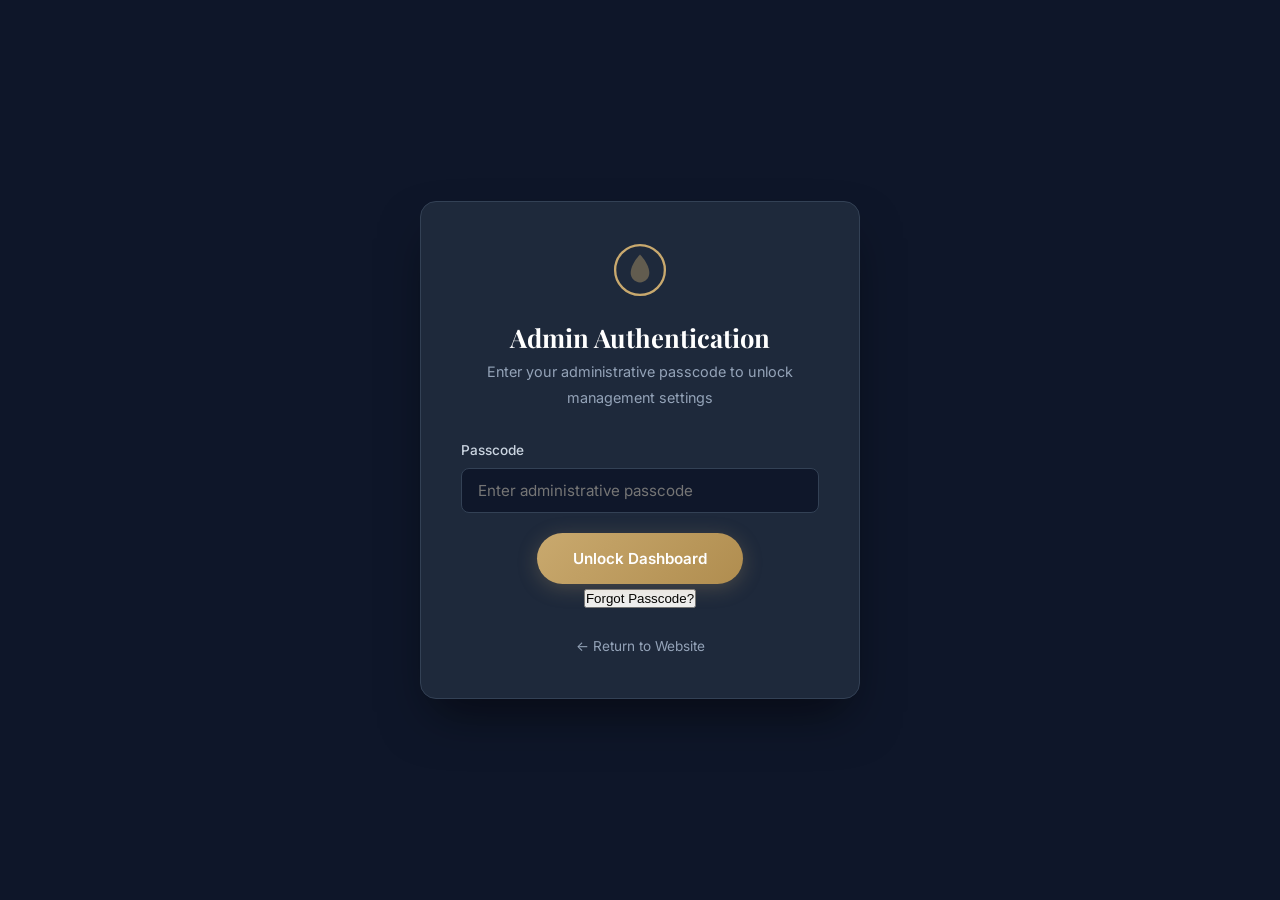
==== commit 55fd9b68: "password error fixing" ====
--- a/admin.html
+++ b/admin.html
@@ -5,7 +5,7 @@
   <meta charset="UTF-8">
   <meta name="viewport" content="width=device-width, initial-scale=1.0">
   <meta name="robots" content="noindex, nofollow">
-  <title>Admin Dashboard — Centre Information Manager</title>
+  <title>Admin Dashboard — Management Control Panel</title>
 
   <!-- Fonts -->
   <link rel="preconnect" href="https://fonts.googleapis.com">
@@ -20,8 +20,54 @@
 
 <body class="admin-body">
 
-  <!-- Admin Main Dashboard Wrapper -->
-  <div class="admin-wrapper" id="admin-wrapper">
+  <!-- Authentication Modal Overlay -->
+  <div class="admin-auth-overlay" id="admin-auth-overlay">
+    <div class="admin-auth-card">
+      <div class="admin-auth-logo">
+        <svg viewBox="0 0 36 36" fill="none">
+          <circle cx="18" cy="18" r="16" stroke="currentColor" stroke-width="1.5" />
+          <path d="M18 8C18 8 12 14 12 20C12 23.3 14.7 26 18 26C21.3 26 24 23.3 24 20C24 14 18 8 18 8Z"
+            fill="currentColor" opacity="0.4" />
+        </svg>
+        <h2>Admin Authentication</h2>
+        <p>Enter your administrative passcode to unlock management settings</p>
+      </div>
+      <form id="admin-login-form">
+        <div class="form-group">
+          <label for="admin-passcode">Passcode</label>
+          <input type="password" id="admin-passcode" placeholder="Enter administrative passcode" required autocomplete="current-password">
+          <div class="auth-error" id="auth-error" style="display: none;">Invalid passcode. Access denied.</div>
+        </div>
+        <button type="submit" class="btn btn--primary btn--full">Unlock Dashboard</button>
+      </form>
+      
+      <!-- Forgot / Reset Passcode Link & Modal Container -->
+      <div class="auth-reset-link">
+        <button type="button" id="toggle-reset-btn" class="btn-link">Forgot Passcode?</button>
+      </div>
+
+      <form id="admin-reset-form" style="display: none; margin-top: 16px; text-align: left; border-top: 1px solid #334155; padding-top: 16px;">
+        <div class="form-group">
+          <label for="reset-master-key">Master Security Key (Default: <code>RESET2026</code>)</label>
+          <input type="password" id="reset-master-key" placeholder="Enter Master Security Key" required>
+        </div>
+        <div class="form-group">
+          <label for="reset-new-pass">New Passcode</label>
+          <input type="password" id="reset-new-pass" placeholder="New passcode (min 6 chars)" required>
+        </div>
+        <button type="submit" class="btn btn--secondary btn--full btn--small">Reset Passcode Now</button>
+        <div class="auth-error" id="reset-error" style="display: none; margin-top: 8px;">Invalid Master Security Key.</div>
+        <div class="auth-success" id="reset-success" style="display: none; color: #10b981; font-size: 0.85rem; margin-top: 8px;">Passcode reset successfully! You can now log in.</div>
+      </form>
+
+      <div class="auth-footer-note">
+        <a href="index.html">← Return to Website</a>
+      </div>
+    </div>
+  </div>
+
+  <!-- Admin Main Dashboard Wrapper (Hidden until passcode is verified) -->
+  <div class="admin-wrapper" id="admin-wrapper" style="display: none;">
     
     <!-- Sidebar Header -->
     <header class="admin-header">
@@ -39,6 +85,7 @@
         </div>
         <div class="admin-header-actions">
           <a href="index.html" target="_blank" class="btn btn--secondary btn--small">🌐 Open Website</a>
+          <button id="admin-logout-btn" class="btn btn--outline btn--small">Lock Session</button>
         </div>
       </div>
     </header>
@@ -57,6 +104,7 @@
         <button class="admin-tab" data-tab="tab-promo">🏷️ Announcement Banner</button>
         <button class="admin-tab" data-tab="tab-hero">📊 Hero & Stat Numbers</button>
         <button class="admin-tab" data-tab="tab-pricing">💆 Services & Pricing</button>
+        <button class="admin-tab" data-tab="tab-security">🔒 Security & Passcode</button>
       </nav>
 
       <!-- TAB 1: BRAND NAME & CONTACT -->
@@ -206,6 +254,26 @@
         </div>
       </section>
 
+      <!-- TAB 5: SECURITY -->
+      <section class="admin-tab-content" id="tab-security">
+        <div class="admin-card">
+          <div class="admin-card-header">
+            <h3>Change Admin Passcode</h3>
+            <p>Update your secret administrative passcode for accessing this control panel.</p>
+          </div>
+          <div class="admin-grid-2">
+            <div class="form-group">
+              <label for="cfg-new-passcode">New Passcode</label>
+              <input type="password" id="cfg-new-passcode" placeholder="Enter new passcode (min 6 characters)">
+            </div>
+            <div class="form-group">
+              <label for="cfg-confirm-passcode">Confirm Passcode</label>
+              <input type="password" id="cfg-confirm-passcode" placeholder="Confirm new passcode">
+            </div>
+          </div>
+        </div>
+      </section>
+
       <!-- Floating Bottom Sticky Actions Bar -->
       <div class="admin-save-bar">
         <div class="save-bar-info">
--- a/styles.css
+++ b/styles.css
@@ -2235,4 +2235,19 @@
   color: #ffffff;
 }
 
-
+/* Subtle Hidden Admin Link in Footer */
+.hidden-admin-link {
+  opacity: 0.25;
+  font-size: 0.85rem;
+  margin-left: 10px;
+  text-decoration: none;
+  transition: opacity 0.3s ease, transform 0.3s ease;
+  display: inline-block;
+}
+
+.hidden-admin-link:hover {
+  opacity: 1;
+  transform: rotate(45deg);
+}
+
+
